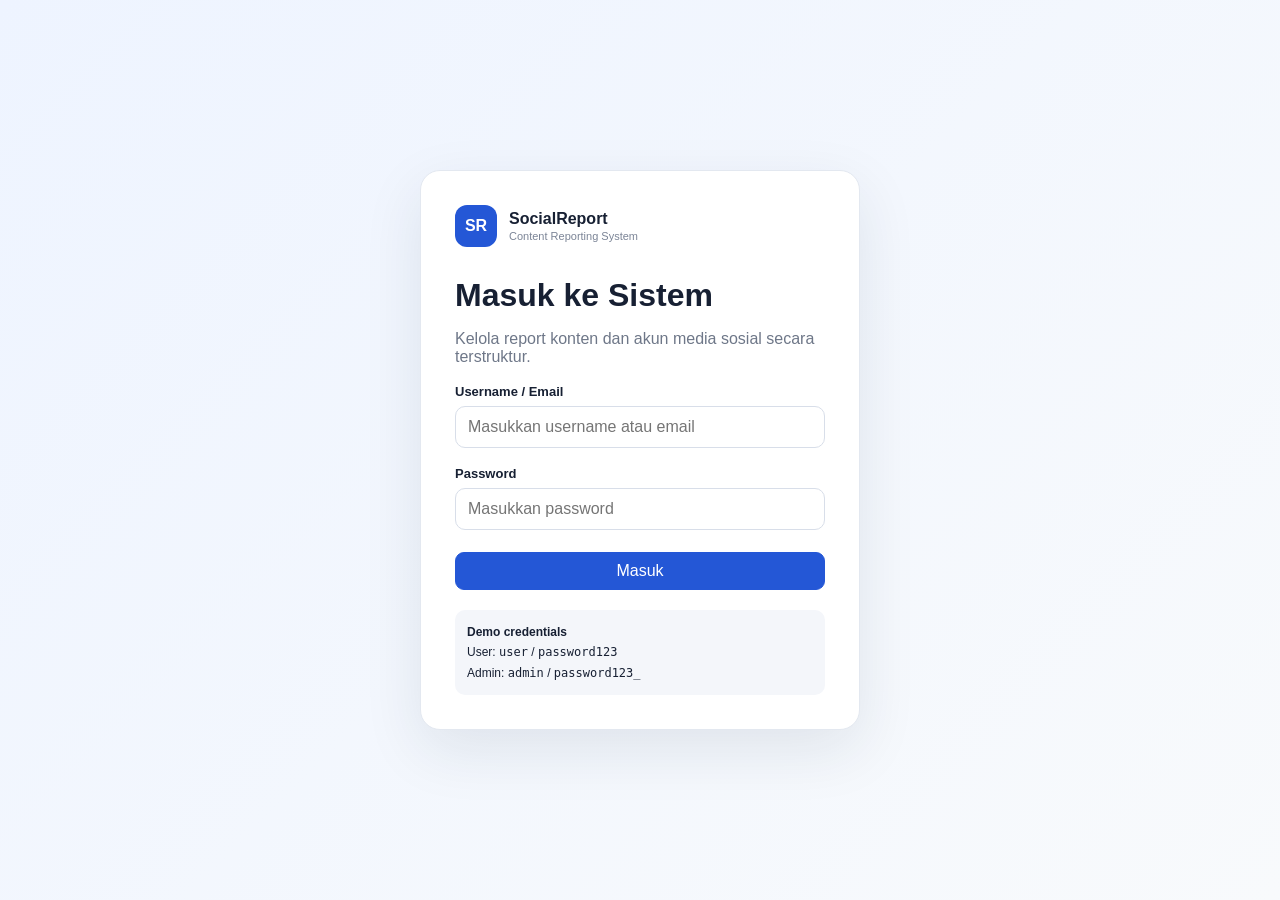
==== index.html @ a0d41828 "Rename login.html to index.html" ====
<!DOCTYPE html>
<html lang="id">
<head>
  <meta charset="UTF-8">
  <meta name="viewport" content="width=device-width, initial-scale=1.0">
  <title>SocialReport — Login</title>
  <link rel="stylesheet" href="css/style.css">
</head>
<body class="auth-body">
  <main class="auth-card">
    <div class="brand">
      <div class="brand-mark">SR</div>
      <div>
        <strong>SocialReport</strong>
        <small>Content Reporting System</small>
      </div>
    </div>
    <h1>Masuk ke Sistem</h1>
    <p class="muted">Kelola report konten dan akun media sosial secara terstruktur.</p>
    <form id="loginForm">
      <label>Username / Email</label>
      <input id="username" type="text" placeholder="Masukkan username atau email" required>
      <label>Password</label>
      <input id="password" type="password" placeholder="Masukkan password" required>
      <button class="btn primary full" type="submit">Masuk</button>
    </form>
    <div class="demo-note">
      <b>Demo credentials</b><br>
      User: <code>user</code> / <code>password123</code><br>
      Admin: <code>admin</code> / <code>password123_</code>
    </div>
  </main>
  <script src="js/app.js"></script>
</body>
</html>
---- css/style.css ----
*{box-sizing:border-box}body{margin:0;font-family:Inter,Segoe UI,Arial,sans-serif;background:#f5f7fb;color:#172033}button,input,select,textarea{font:inherit}button{cursor:pointer}.auth-body{min-height:100vh;display:grid;place-items:center;background:linear-gradient(135deg,#eef4ff,#f8fafc)}.auth-card{width:min(440px,92vw);background:white;border:1px solid #e3e8f0;border-radius:20px;padding:34px;box-shadow:0 20px 60px #18263b18}.brand{display:flex;gap:12px;align-items:center;margin-bottom:30px}.brand-mark{width:42px;height:42px;border-radius:12px;display:grid;place-items:center;background:#2457d6;color:white;font-weight:800}.brand small,.compact small{display:block;color:#7b8496;font-size:11px;margin-top:2px}.auth-card h1{margin-bottom:7px}.muted{color:#6e7788}.auth-card label,.panel label{display:block;font-size:13px;font-weight:650;margin:18px 0 7px}.auth-card input,.panel input,.panel select,.panel textarea,.search{width:100%;border:1px solid #d8dee9;border-radius:10px;padding:11px 12px;background:white;outline:none}.panel textarea{min-height:90px;resize:vertical}.btn{border:1px solid #d4dae5;background:white;border-radius:9px;padding:9px 13px;color:#273248}.btn.primary{background:#2457d6;color:white;border-color:#2457d6}.btn.small{padding:6px 9px;font-size:12px}.btn.full{width:100%;margin-top:22px}.demo-note{margin-top:20px;background:#f4f6fa;border-radius:10px;padding:12px;font-size:12px;line-height:1.7}.app{display:flex;min-height:100vh}.sidebar{width:245px;background:#101827;color:#d8e0ee;padding:22px 16px;position:fixed;top:0;bottom:0}.brand.compact{margin:4px 7px 35px}.brand.compact strong{color:white}.sidebar nav a{display:block;color:#aeb8c9;text-decoration:none;padding:12px;border-radius:9px;margin:4px 0;font-size:14px}.sidebar nav a:hover,.sidebar nav a.active{background:#1d2b43;color:white}.logout{position:absolute;bottom:24px;left:16px;right:16px;background:#172337;color:#bfc9d9;border:1px solid #2a3850;padding:10px;border-radius:9px}.content{margin-left:245px;width:calc(100% - 245px);padding:28px 34px}.topbar{display:flex;justify-content:space-between;align-items:center;margin-bottom:25px}.topbar h1{margin:3px 0}.eyebrow{font-size:10px;letter-spacing:1.5px;font-weight:800;color:#5570a7}.profile-chip{padding:9px 12px;background:white;border:1px solid #e0e5ed;border-radius:20px;font-size:13px}.page-section{scroll-margin-top:20px}.hidden{display:none!important}.stats{display:grid;grid-template-columns:repeat(4,1fr);gap:14px;margin-bottom:18px}.stat,.panel{background:white;border:1px solid #e0e5ed;border-radius:14px;padding:20px}.stat span{display:block;color:#737d8e;font-size:12px}.stat b{display:block;font-size:25px;margin-top:8px}.panel{margin-bottom:18px}.panel h2{margin:0 0 6px;font-size:18px}.panel-head{display:flex;justify-content:space-between;gap:15px;align-items:center;margin-bottom:15px}.search{max-width:250px}table{width:100%;border-collapse:collapse;font-size:13px}th,td{text-align:left;padding:13px 9px;border-bottom:1px solid #edf0f5}th{font-size:11px;color:#768093;text-transform:uppercase;letter-spacing:.4px}.badge{display:inline-block;padding:5px 8px;border-radius:20px;font-size:11px;font-weight:700}.review{background:#fff3d8;color:#936b05}.paid{background:#e5f4eb;color:#277344}.done{background:#e6eefc;color:#315b9c}.pending{background:#fff0e5;color:#a05b20}.inline{display:flex;gap:8px}.inline input{flex:1}.result-box{margin-top:12px;padding:12px;background:#f4f7fc;border-radius:10px}.stepper{display:flex;gap:7px;margin-bottom:16px;overflow:auto}.stepper span{white-space:nowrap;padding:8px 11px;background:#e9edf4;border-radius:20px;font-size:11px}.stepper span.active{background:#2457d6;color:white}.preview-card{display:flex;gap:13px;align-items:center;margin-top:15px;padding:14px;background:#f4f7fc;border-radius:12px}.platform-icon{width:40px;height:40px;border-radius:10px;background:#18243a;color:white;display:grid;place-items:center;font-weight:800}.preview-card p{margin:4px 0;color:#6d7788;font-size:12px}.preview-card .badge{margin-left:auto}.grid-2{display:grid;grid-template-columns:1fr 1fr;gap:15px}.grid-3{display:grid;grid-template-columns:repeat(3,1fr);gap:15px}.price-box{margin-top:15px;padding:16px;background:#f4f7fc;border-radius:10px}.price-box strong{font-size:22px;margin-left:10px}.price-box small{display:block;color:#778092;margin-top:5px}.policy-grid{display:grid;grid-template-columns:repeat(2,1fr);gap:9px}.choice{padding:11px;border:1px solid #e0e5ed;border-radius:9px!important;margin:0!important;font-weight:500!important}.choice input{width:auto;margin-right:7px}.check{display:flex!important;gap:8px;align-items:center}.check input{width:auto}.legal-read{margin-top:14px;padding:15px;background:#f6f8fb;border-left:3px solid #5b75b0;border-radius:7px;font-size:13px;line-height:1.6}.legal-read.large{margin-top:20px}.legal-read hr{border:0;border-top:1px solid #dfe4ec}.upload{border:1px dashed #aeb9ca;border-radius:12px;padding:28px;text-align:center;color:#61708a;background:#fafbfc}.upload small{display:block;margin-top:5px}.evidence-grid{display:flex;gap:10px;flex-wrap:wrap;margin-top:12px}.evidence-thumb{width:140px;height:100px;border-radius:9px;border:1px solid #dfe4ec;background:#eef2f7;display:grid;place-items:center;text-align:center;font-size:11px;color:#687387;padding:8px}.summary{display:grid;grid-template-columns:repeat(4,1fr);gap:10px;margin-bottom:15px}.summary div{background:#f6f8fb;padding:12px;border-radius:9px}.summary span{display:block;font-size:11px;color:#768092}.summary b{display:block;margin-top:4px}.flow{display:flex;gap:8px;align-items:center;flex-wrap:wrap}.flow span{background:#f0f3f8;padding:8px 10px;border-radius:8px;font-size:11px}.flow i{color:#9aa4b5}.automation{padding:10px;background:#f5f7fa;border-radius:8px}.dot{display:inline-block;width:8px;height:8px;background:#35a568;border-radius:50%;margin-right:6px}.tabs{display:flex;gap:7px;margin:12px 0}.tab{border:1px solid #dce2eb;background:white;border-radius:8px;padding:8px 10px}.tab.active{background:#edf2fc;border-color:#9db3e7}.narrow{max-width:600px}.modal{position:fixed;inset:0;background:#10182788;display:grid;place-items:center;padding:20px;z-index:5}.modal-box{width:min(760px,95vw);max-height:90vh;overflow:auto;background:white;border-radius:16px;padding:25px;position:relative}.close{position:absolute;right:15px;top:12px;border:0;background:none;font-size:28px}.case-grid{display:grid;grid-template-columns:1fr 1fr;gap:10px}.case-grid>div{background:#f6f8fb;padding:12px;border-radius:9px}.case-grid p{margin:5px 0 0;font-size:13px}.inner{margin-top:14px;padding:15px}.modal-actions{display:flex;justify-content:flex-end;gap:8px;margin-top:15px}@media(max-width:900px){.sidebar{width:190px}.content{margin-left:190px;width:calc(100% - 190px);padding:20px}.stats{grid-template-columns:1fr 1fr}.grid-3,.summary{grid-template-columns:1fr 1fr}}@media(max-width:650px){.sidebar{position:static;width:100%;height:auto}.app{display:block}.content{margin:0;width:100%}.sidebar nav{display:flex;overflow:auto}.logout{position:static;width:100%;margin-top:10px}.topbar,.panel-head{align-items:flex-start;flex-direction:column}.stats,.grid-2,.grid-3,.summary,.policy-grid,.case-grid{grid-template-columns:1fr}.search{max-width:none}.content{padding:15px}}
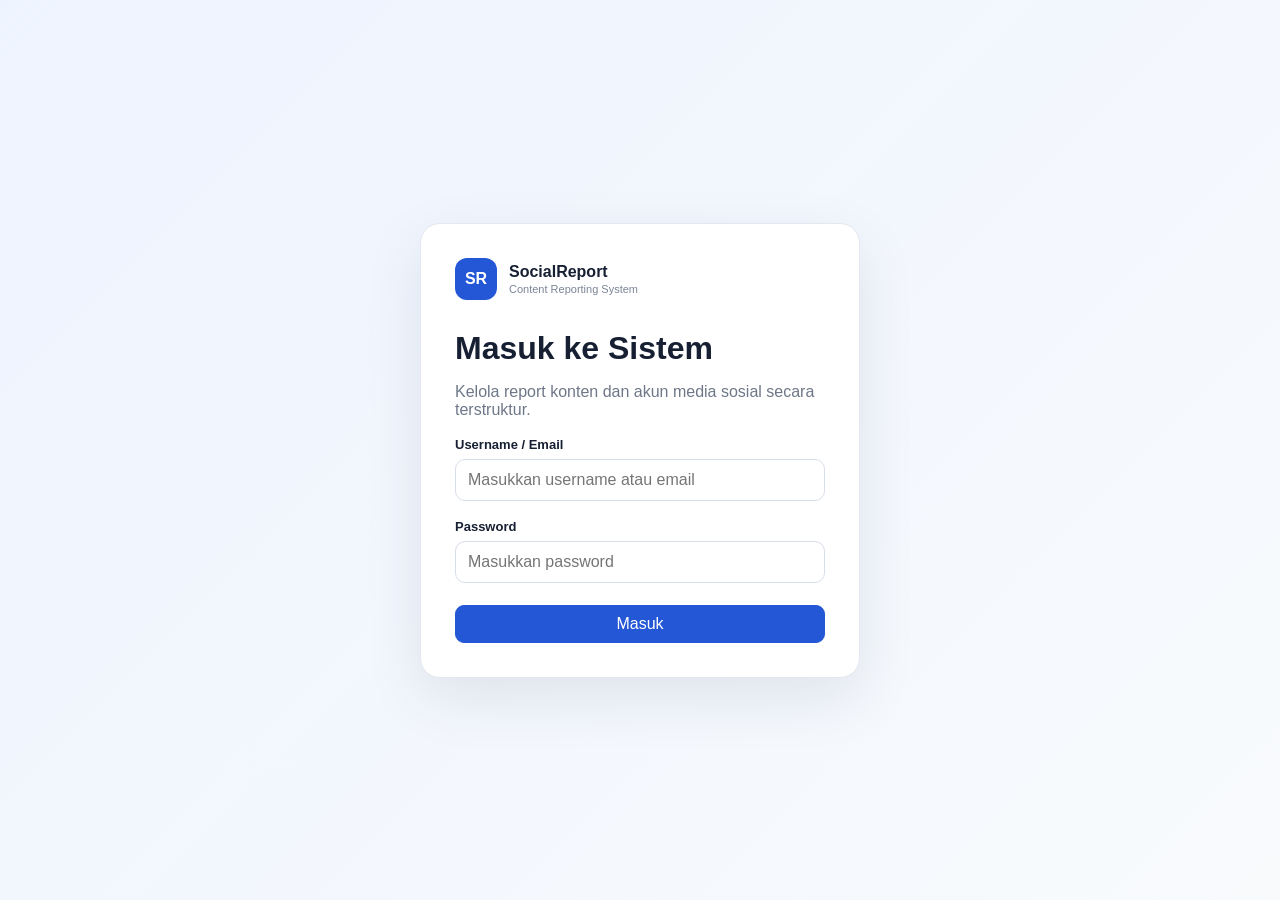
==== commit e0728491: "Update index.html" ====
--- a/index.html
+++ b/index.html
@@ -24,11 +24,6 @@
       <input id="password" type="password" placeholder="Masukkan password" required>
       <button class="btn primary full" type="submit">Masuk</button>
     </form>
-    <div class="demo-note">
-      <b>Demo credentials</b><br>
-      User: <code>user</code> / <code>password123</code><br>
-      Admin: <code>admin</code> / <code>password123_</code>
-    </div>
   </main>
   <script src="js/app.js"></script>
 </body>
